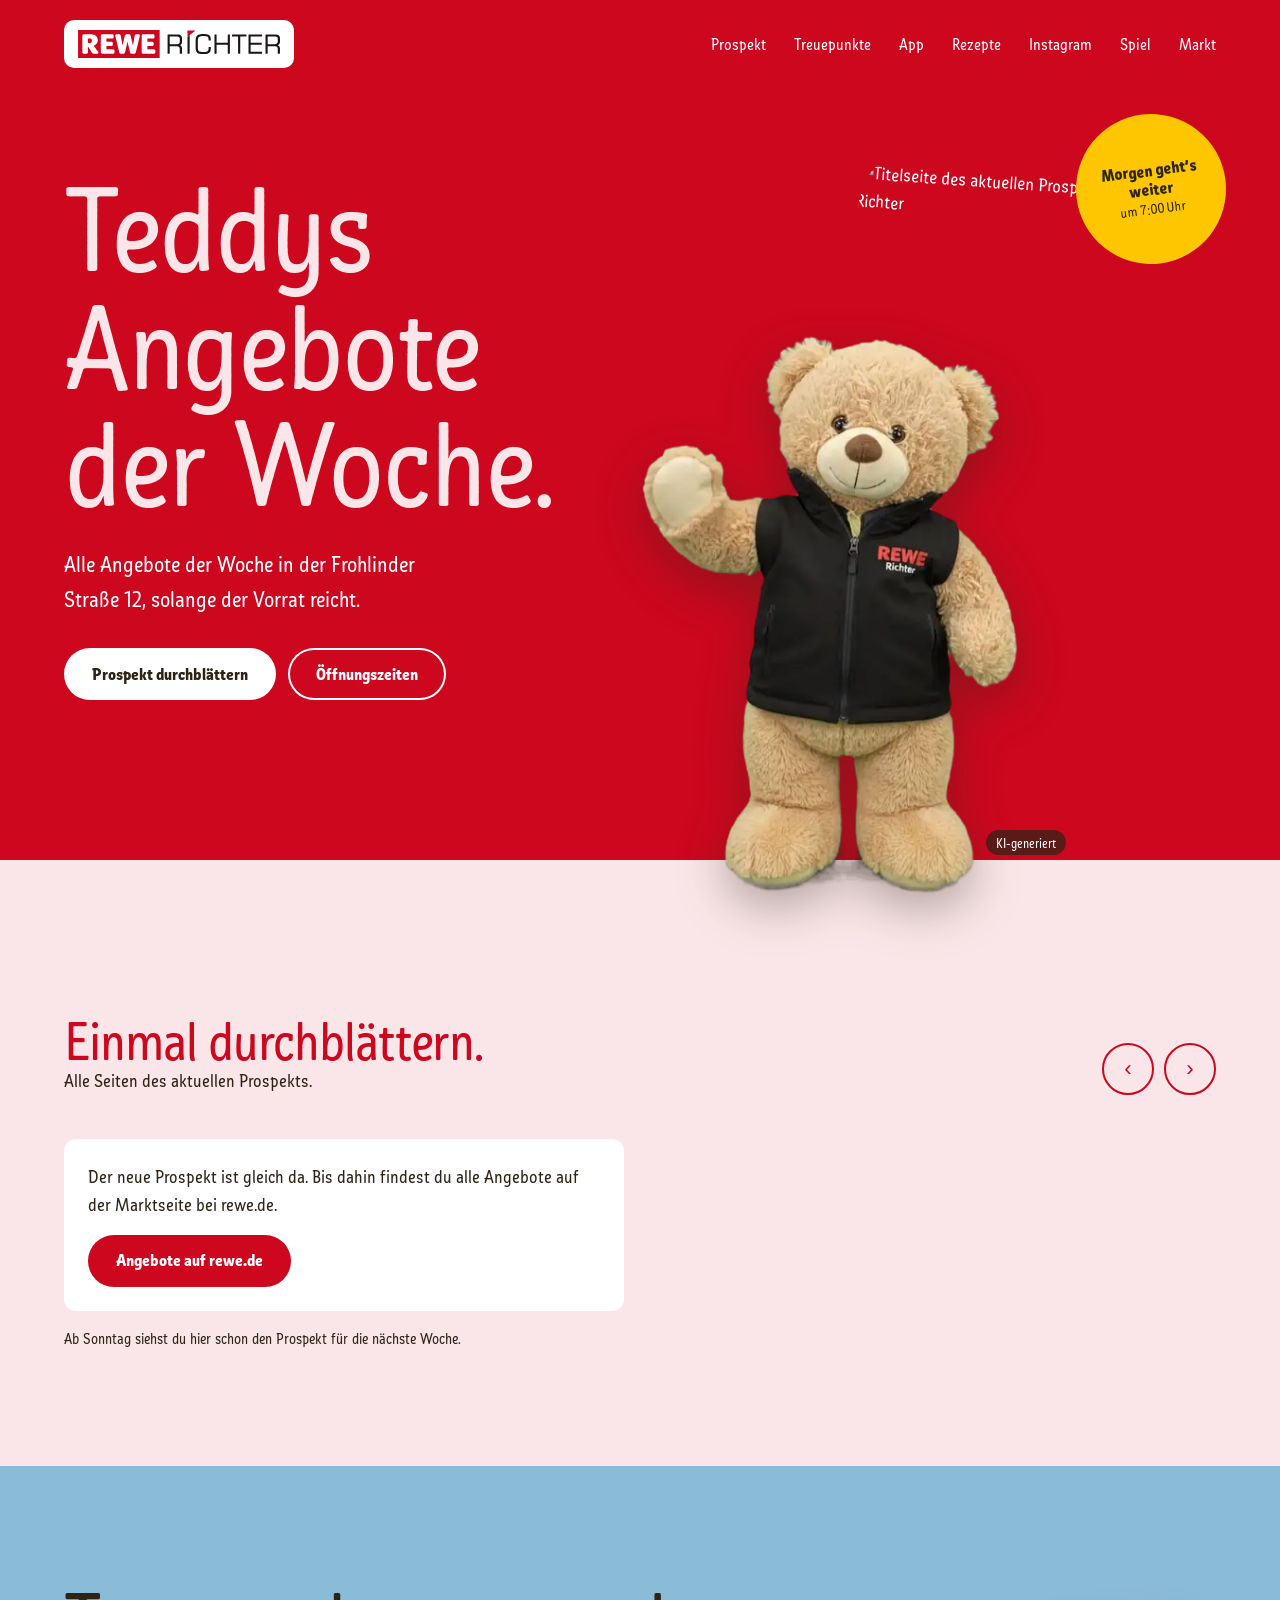
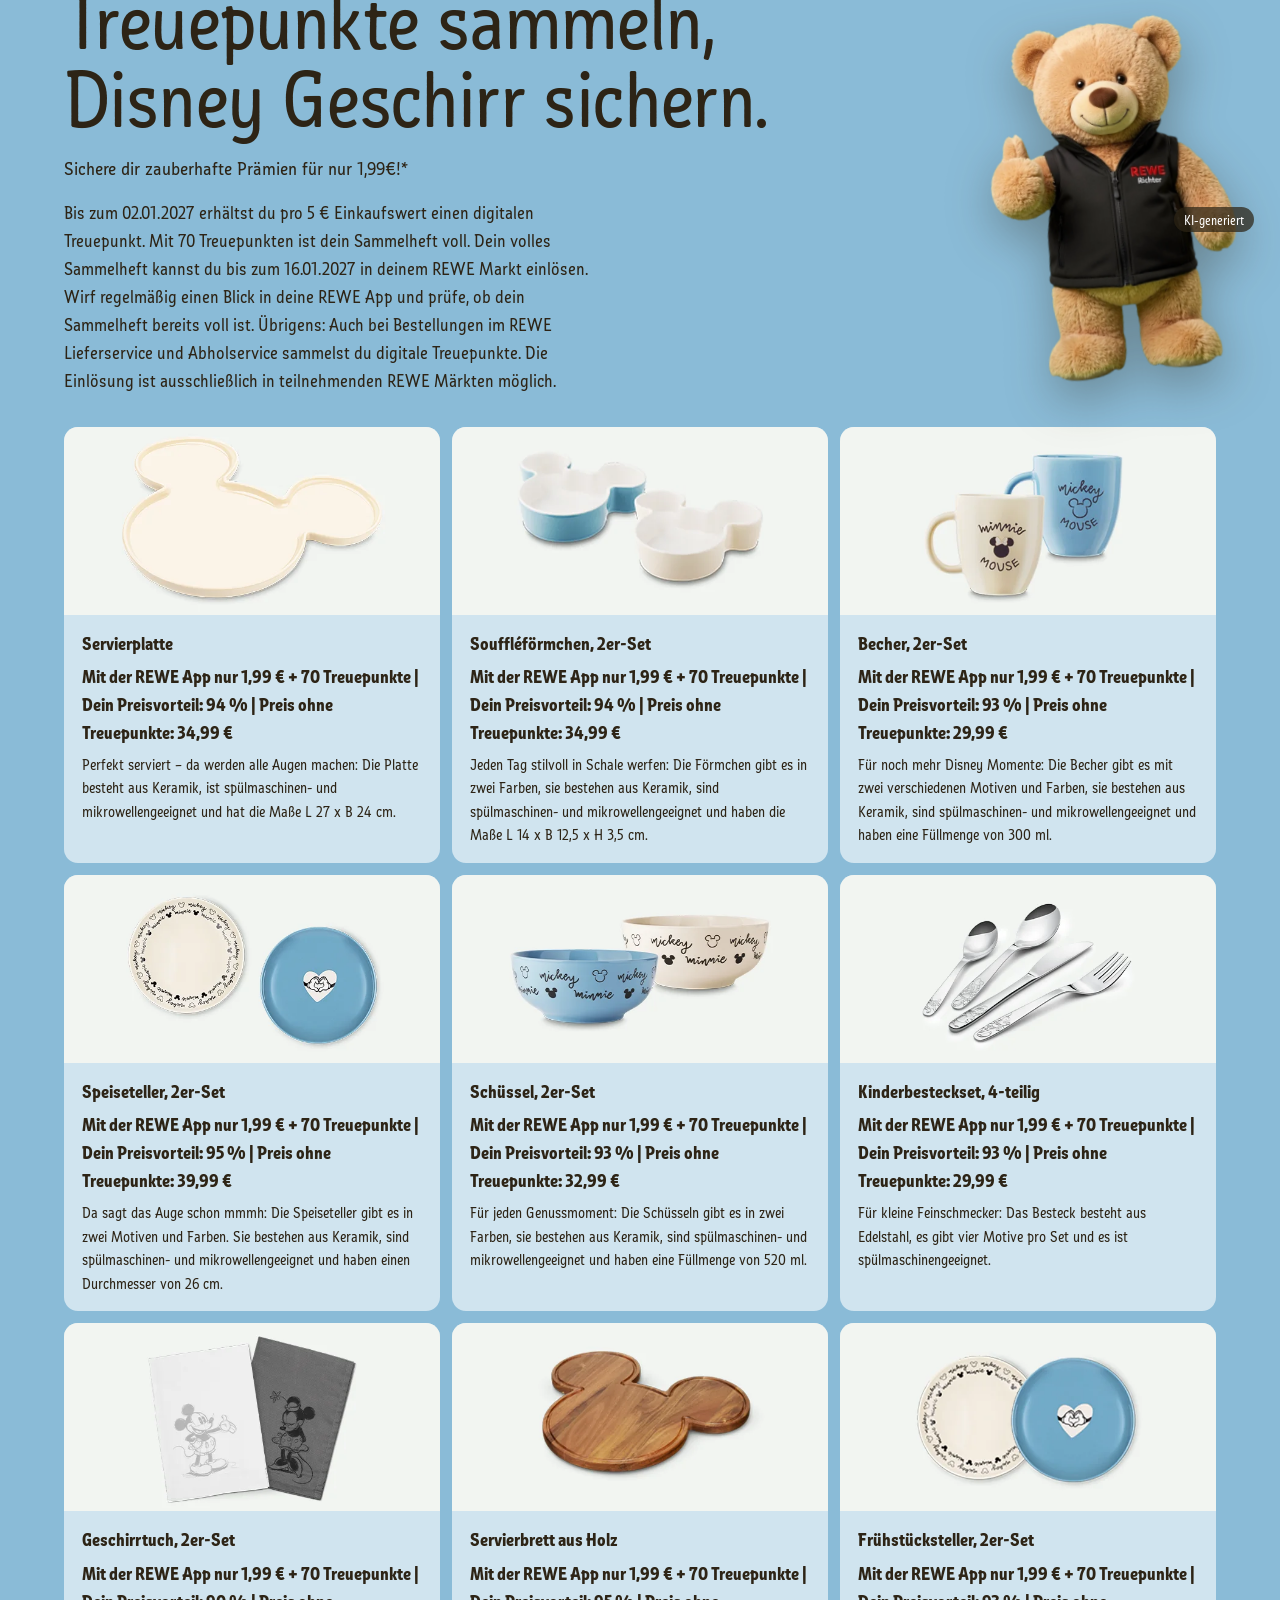
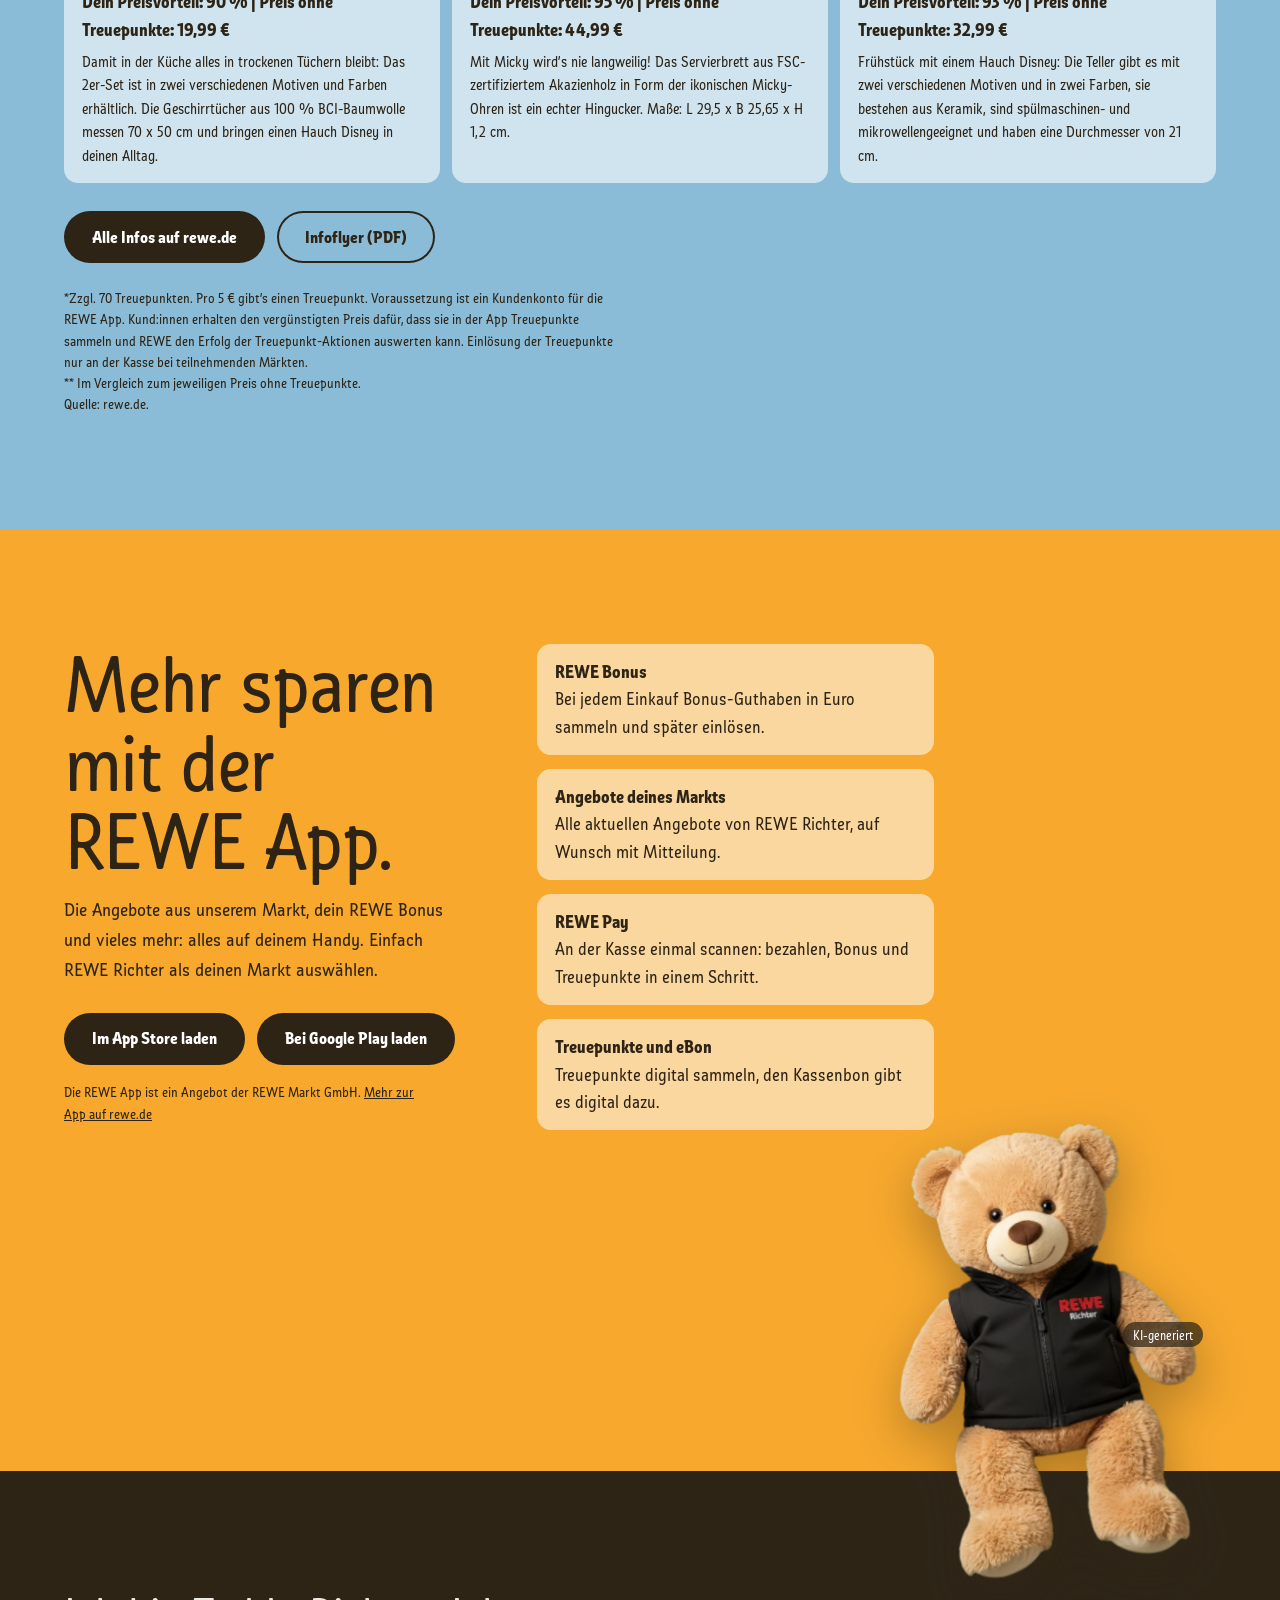
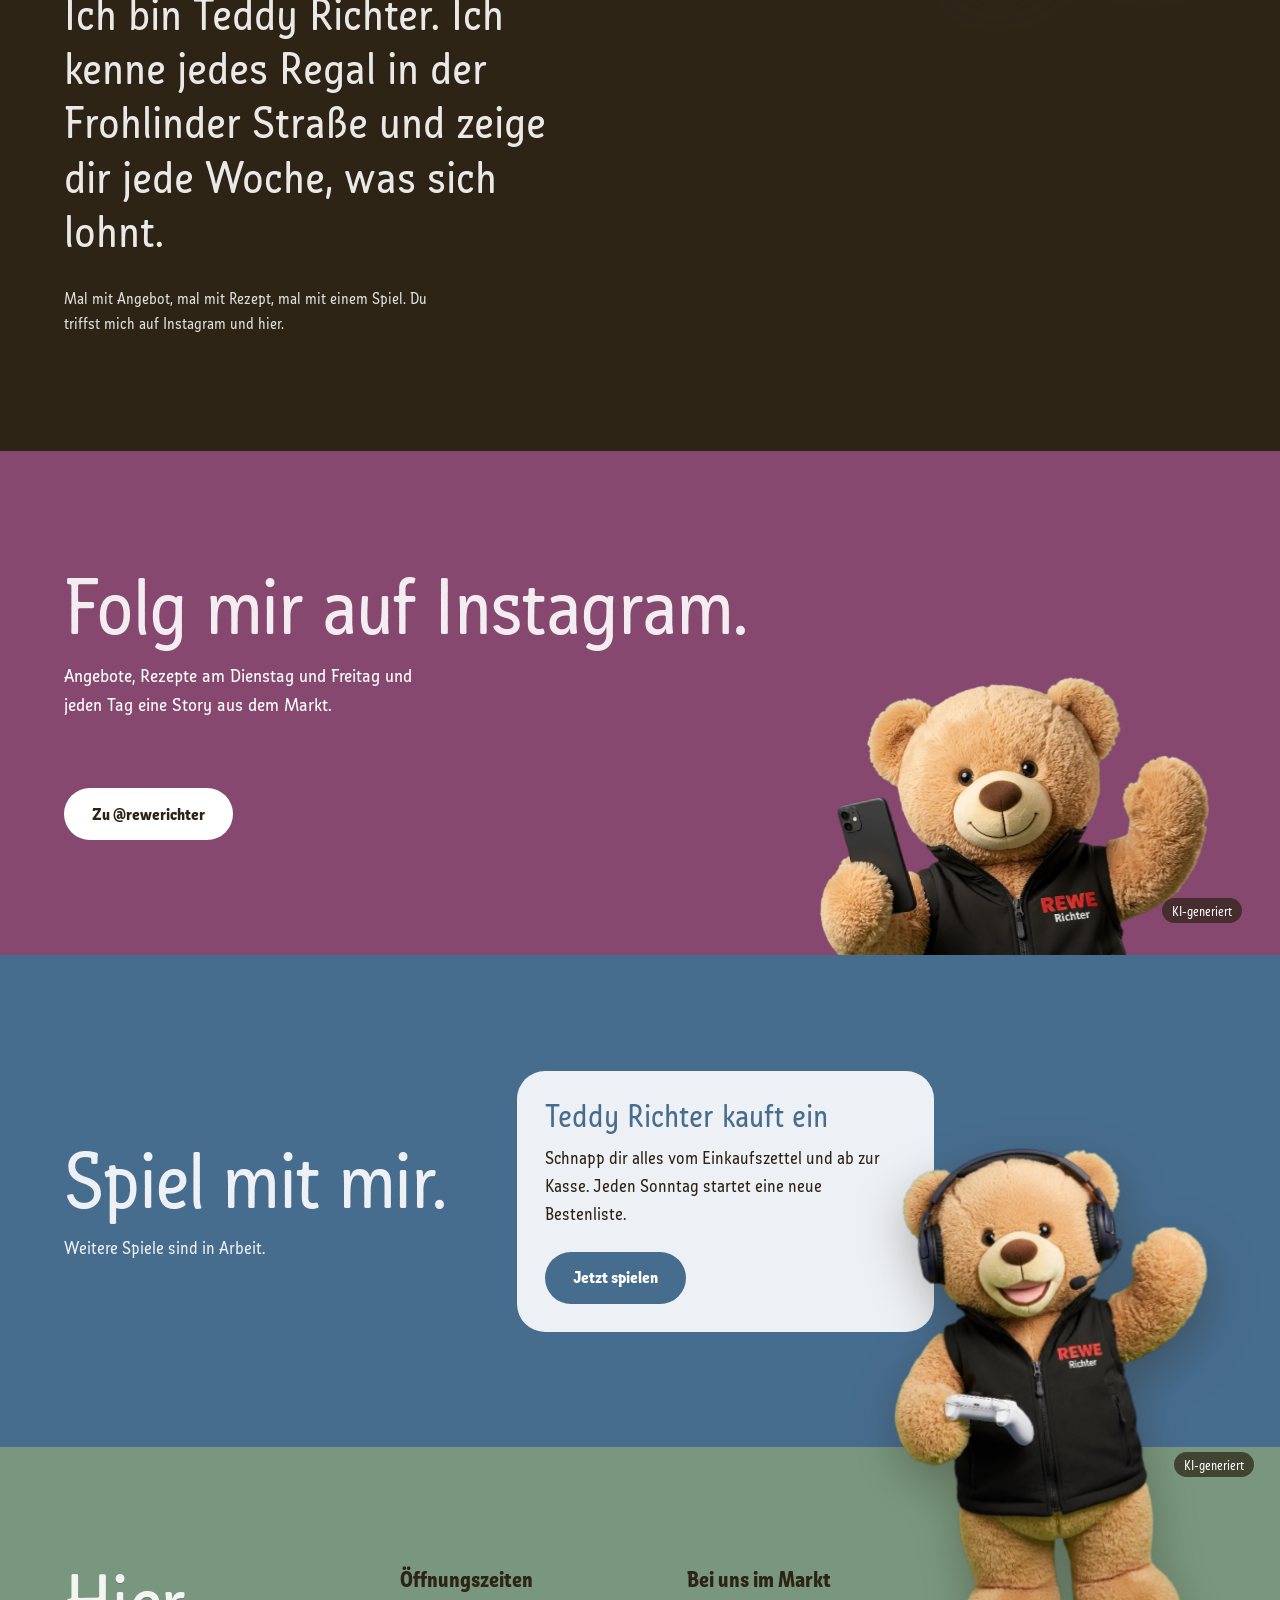
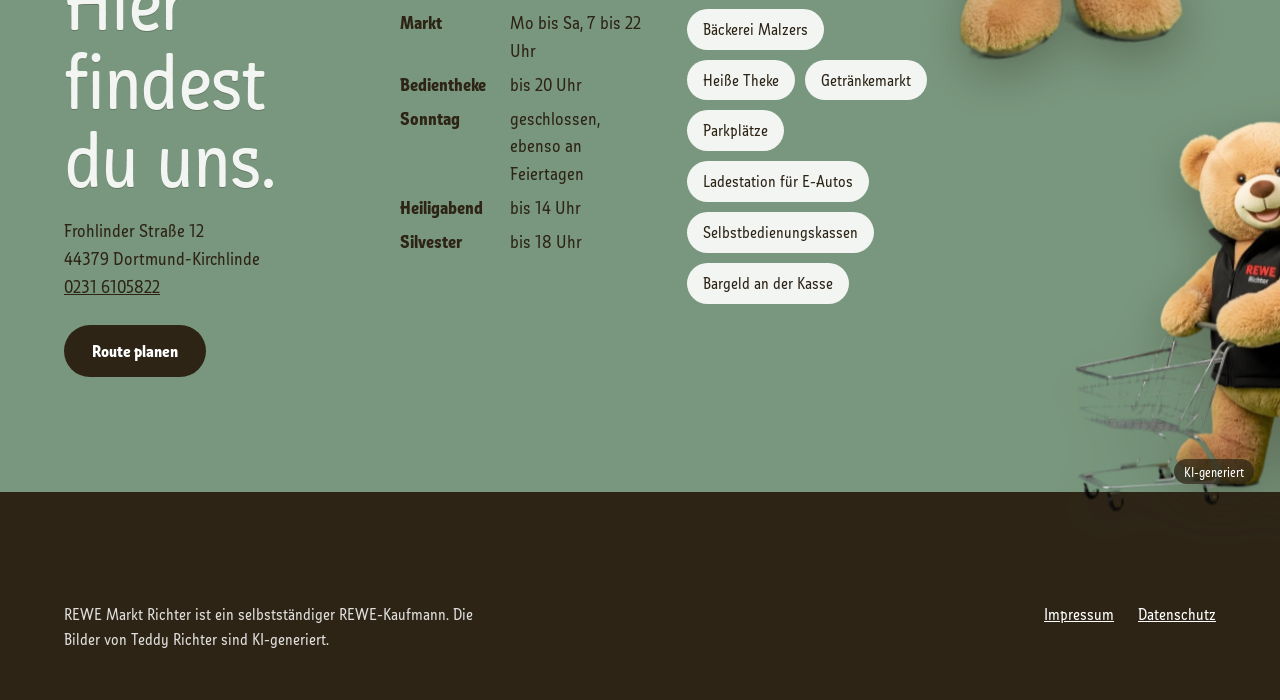
==== index.html @ 31dd72cd "Website aktualisiert 2026-11-17 13:13" ====
<!doctype html>
<html lang="de">
<head>
<meta charset="utf-8">
<meta name="viewport" content="width=device-width, initial-scale=1">
<title>REWE Richter – Dortmund-Kirchlinde</title>
<meta name="description" content="Teddys Angebote der Woche, Öffnungszeiten und die Spielwelt von REWE Richter, Frohlinder Straße 12 in Dortmund.">
<style>
@font-face{font-family:"REWE Mato";src:url(img/REWEMatoWebW01-Regular.woff2) format("woff2");font-weight:400;font-display:swap}
@font-face{font-family:"REWE Mato";src:url(img/REWEMatoWebW01-Bold.woff2) format("woff2");font-weight:700;font-display:swap}

:root{
  --rot:#cc071e; --rot-10:#fae6e8;
  --zartbitter:#2d2416; --zartbitter-10:#eae9e8;
  --pflaume:#86486e; --pflaume-10:#f3edf1;
  --blaubeer:#466c8e; --blaubeer-10:#edf0f4;
  --salbei:#79977e; --salbei-10:#f2f5f2;
  --raps:#fdc600; --mango:#f7a82d; --fleur:#8abbd7; --weiss:#fff;
  --gutter:clamp(16px,5vw,72px);
  --maxw:1240px;
  --h-xl:clamp(3rem,10vw,7.5rem);
  --h-l:clamp(2.4rem,7vw,5rem);
  --t-statement:clamp(1.6rem,3.6vw,3.1rem);
  --t-body:1.125rem;
  --ease-spring:cubic-bezier(.34,1.56,.64,1);
}
*{box-sizing:border-box}
html{scroll-behavior:smooth}
@media (prefers-reduced-motion:reduce){html{scroll-behavior:auto}}
body{margin:0;font-family:"REWE Mato",system-ui,sans-serif;font-size:var(--t-body);line-height:1.55;color:var(--weiss);background:var(--zartbitter);-webkit-font-smoothing:antialiased}
img{display:block;max-width:100%;height:auto}
a{color:inherit}
h1,h2{font-weight:400;line-height:.98;letter-spacing:-.02em;margin:0;text-wrap:balance}
h1{font-size:var(--h-xl)}
h2{font-size:var(--h-l)}
p{margin:0}
:focus-visible{outline:3px solid var(--raps);outline-offset:3px;border-radius:4px}
.skip{position:absolute;left:-999px;top:8px;background:var(--raps);color:var(--zartbitter);padding:10px 16px;z-index:100}
.skip:focus{left:8px}

.buehne{position:relative;padding:clamp(56px,9vw,120px) var(--gutter)}
.innen{max-width:var(--maxw);margin:0 auto;position:relative}

/* Knöpfe: Groß-/Kleinschreibung, kein Pfeil */
.knopf{display:inline-flex;align-items:center;min-height:52px;padding:0 28px;border-radius:999px;font:700 1.0625rem/1 "REWE Mato",sans-serif;text-decoration:none;background:var(--weiss);color:var(--zartbitter);transition:transform .15s ease,background-color .15s ease;touch-action:manipulation}
.knopf:hover{transform:translateY(-2px)}
.knopf:active{transform:scale(.97)}
.knopf.leise{background:transparent;color:var(--weiss);box-shadow:inset 0 0 0 2px currentColor}

/* Teddy: das eine Besondere, steht auf der Kante zur nächsten Bühne */
.teddy{position:absolute;z-index:5;pointer-events:none}
.teddy img{filter:drop-shadow(0 18px 24px rgba(45,36,22,.35))}
html,body{overflow-x:clip}

/* Scroll-Bewegung: --p läuft von 0 (Teddy kommt ins Bild) bis 1 (Ruheposition).
   Ohne JavaScript oder bei „weniger Bewegung“ bleibt alles in Ruheposition. */
@media (prefers-reduced-motion:no-preference){
  .teddy[data-bewegung] img{will-change:transform;transform-origin:50% 100%}
  .teddy[data-bewegung="start"] img{transform:translateY(calc(var(--p,0) * 14%)) rotate(calc(var(--p,0) * -6deg))}
  .start .titel{transform:translateY(calc(var(--hp,0) * -40px)) rotate(calc(4deg + var(--hp,0) * 5deg))}
  .teddy[data-bewegung="heben"] img{transform:translateY(calc((1 - var(--p,1)) * 32%)) rotate(calc((1 - var(--p,1)) * -7deg))}
  .teddy[data-bewegung="reinschauen"] img{transform:translateX(calc((1 - var(--p,1)) * 45%)) rotate(calc((1 - var(--p,1)) * 12deg))}
  .teddy[data-bewegung="sitzen"] img{transform-origin:50% 64%;transform:translateY(calc((1 - var(--p,1)) * -14%)) rotate(calc((1 - var(--p,1)) * -9deg))}
  .teddy[data-bewegung="fahren"] img{transform:translateX(calc((1 - var(--p,1)) * 38%)) rotate(calc((1 - var(--p,1)) * 3deg))}
  .teddy[data-bewegung="wippen"] img{transform:translateY(calc((1 - var(--p,1)) * 26%)) rotate(calc((var(--p,1) - .6) * 12deg))}
}
.ki{position:absolute;right:0;bottom:8%;font-size:13px;line-height:1;padding:6px 10px;border-radius:999px;background:rgba(45,36,22,.72);color:#fff;white-space:nowrap}

/* Kopf */
.kopf{position:absolute;inset:0 0 auto 0;z-index:10;display:flex;justify-content:space-between;align-items:center;gap:16px;padding:20px var(--gutter)}
.kopf .logo{width:clamp(150px,22vw,230px);background:var(--weiss);padding:10px 14px;border-radius:10px}
.kopf nav{display:none;gap:28px}
.kopf nav a{text-decoration:none;font-size:1rem}
.kopf nav a:hover{text-decoration:underline;text-underline-offset:4px}
@media (min-width:900px){.kopf nav{display:flex}}

/* Start: rote Bühne */
.start{background:var(--rot);padding-top:clamp(120px,14vw,170px);padding-bottom:0;overflow:visible}
.start .innen{display:grid;gap:40px}
.start h1{color:var(--rot-10);max-width:9ch}
.start .sub{margin-top:24px;max-width:34ch;font-size:clamp(1.15rem,1.8vw,1.4rem)}
.start .knoepfe{display:flex;flex-wrap:wrap;gap:12px;margin-top:32px}
.stoerer{position:absolute;z-index:6;display:grid;place-content:center;text-align:center;width:150px;aspect-ratio:1;border-radius:50%;background:var(--raps);color:var(--zartbitter);font-weight:700;line-height:1.1;font-size:1.05rem;transform:rotate(-7deg);padding:18px}
.stoerer small{display:block;font-weight:400;font-size:.85rem;margin-top:4px}
.prospekt-szene{position:relative;min-height:520px}
.titel{position:absolute;right:4%;top:0;width:min(330px,62%);transform:rotate(4deg);
  -webkit-mask:url(img/masterform.png) center/100% 100% no-repeat;mask:url(img/masterform.png) center/100% 100% no-repeat}
.start .teddy{left:-4%;bottom:-70px;width:min(400px,70%)}
.start .stoerer{right:-6px;top:-48px;width:124px}
@media (min-width:900px){.start .stoerer{left:auto;right:-10px;top:-56px;width:150px}}
@media (min-width:900px){
  .start .innen{grid-template-columns:1.1fr .9fr;align-items:start}
  .start .text{padding-bottom:160px}
  .prospekt-szene{min-height:640px}
  .titel{width:360px}
  .start .teddy{left:-18%;bottom:-90px;width:440px}
}
@media (prefers-reduced-motion:no-preference){
  .start .teddy{animation:hops .9s var(--ease-spring) .2s both}
  @keyframes hops{from{transform:translateY(40%);opacity:0}to{transform:none;opacity:1}}
}

/* Prospekt blättern: helle Rot-Stufe */
.blaettern{background:var(--rot-10);color:var(--zartbitter);padding-top:clamp(120px,12vw,160px)}
.blaettern h2{color:var(--rot);font-size:clamp(2rem,5vw,3.4rem)}
.blaettern .kopfzeile{display:flex;flex-wrap:wrap;justify-content:space-between;align-items:end;gap:20px;margin-bottom:28px}
.leiste{display:flex;gap:20px;overflow-x:auto;scroll-snap-type:x mandatory;padding-bottom:16px;overscroll-behavior-x:contain}
.leiste figure{flex:0 0 min(78vw,360px);margin:0;scroll-snap-align:start}
.leiste img{border-radius:6px;box-shadow:0 2px 0 rgba(45,36,22,.08)}
.leiste figcaption{font-size:.95rem;margin-top:8px}
.leiste button{all:unset;cursor:zoom-in;display:block;border-radius:6px}
.leiste button:focus-visible{outline:3px solid var(--rot);outline-offset:3px}
.leiste img{aspect-ratio:800/1410;width:100%;object-fit:cover;background:#fff}
.ersatz{background:#fff;border-radius:12px;padding:24px;max-width:560px}
.lupe{border:0;padding:0;background:transparent;max-width:min(96vw,760px);max-height:96vh}
.lupe::backdrop{background:rgba(45,36,22,.88)}
.lupe img{max-height:84vh;width:auto;margin:0 auto;border-radius:6px}
.lupe .steuer{display:flex;justify-content:center;gap:10px;margin-top:12px}
.lupe .steuer button{min-width:52px;height:52px;border-radius:999px;border:0;background:#fff;color:var(--zartbitter);font:700 1rem "REWE Mato",sans-serif;padding:0 18px;cursor:pointer}
.blaettern .knopf{background:var(--rot);color:#fff}
.pfeile{display:flex;gap:10px}
.pfeile button{width:52px;height:52px;border-radius:50%;border:2px solid var(--rot);background:transparent;color:var(--rot);font-size:1.4rem;cursor:pointer}
.pfeile button:hover{background:var(--rot);color:#fff}
.hinweis{font-size:.95rem;margin-top:16px;max-width:60ch}

/* Treuepunkt-Aktion: Fleur de Sel, Schrift Zartbitter. Texte und Preise nur aus aktion/treuepunkte.json */
.aktion{background:var(--fleur);color:var(--zartbitter)}
.aktion h2{color:var(--zartbitter)}
.aktion .sub{margin-top:16px;max-width:46ch;font-size:1.2rem}
.aktion .regeln{margin-top:16px;max-width:60ch}
.praemien{list-style:none;padding:0;margin:32px 0 0;display:grid;gap:12px;grid-template-columns:1fr}
@media (min-width:700px){.praemien{grid-template-columns:repeat(2,1fr)}}
@media (min-width:1100px){.praemien{grid-template-columns:repeat(3,1fr)}}
.praemien li{background:rgba(255,255,255,.6);border-radius:14px;padding:0 0 16px;overflow:hidden}
.praemien li>*:not(img){margin-left:18px;margin-right:18px}
.praemien img{display:block;width:100%;aspect-ratio:2/1;object-fit:cover;background:#f1f3f2;margin-bottom:14px}
.praemien strong{display:block;font-size:1.15rem}
.praemien .preis{display:block;margin-top:6px;font-weight:700;font-variant-numeric:tabular-nums}
.praemien .beschr{display:block;margin-top:6px;font-size:.95rem}
.aktion .knoepfe{display:flex;flex-wrap:wrap;gap:12px;margin-top:28px}
.aktion .knopf{background:var(--zartbitter);color:#fff}
.aktion .knopf.leise{background:transparent;color:var(--zartbitter)}
.aktion .fuss-noten{margin-top:24px;font-size:.85rem;max-width:80ch}
.aktion .teddy{right:2%;top:40px;width:min(240px,34vw)}
@media (min-width:900px){.aktion .kopf-text{padding-right:clamp(200px,20vw,280px)}}
@media (max-width:899px){.aktion .teddy{display:none}}

/* REWE App: Mango, Schrift Zartbitter (Kontrast 7,7) */
.app{background:var(--mango);color:var(--zartbitter);padding-bottom:calc(clamp(210px,24vw,300px) * 0.95 + 56px)}
.app .innen{display:grid;gap:36px}
.app h2{color:var(--zartbitter)}
.app .sub{margin-top:16px;max-width:40ch;font-size:1.2rem}
.app .knoepfe{display:flex;flex-wrap:wrap;gap:12px;margin-top:28px}
.app .knopf{background:var(--zartbitter);color:#fff}
.app .knopf.leise{background:transparent;color:var(--zartbitter)}
.vorteile{list-style:none;margin:0;padding:0;display:grid;gap:14px}
.vorteile li{background:rgba(255,255,255,.55);border-radius:14px;padding:14px 18px}
.vorteile strong{display:block;font-size:1.1rem}
.app .klein{font-size:.9rem;margin-top:16px;max-width:52ch}
@media (min-width:900px){.app .innen{grid-template-columns:1.1fr 1fr;align-items:start;padding-right:clamp(200px,22vw,320px)}}

/* Teddy stellt sich vor */
.ich{background:var(--zartbitter);--w:clamp(210px,24vw,300px)}
.ich p.satz{font-size:var(--t-statement);line-height:1.18;max-width:22ch;color:var(--zartbitter-10)}
.ich .teddy{right:6%;top:calc(var(--w) * -0.934);width:var(--w)}
.ich .teddy .ki{bottom:auto;top:30%}

.ich .klein{margin-top:28px;max-width:46ch;color:#fff;opacity:.85;font-size:1rem}
@media (max-width:899px){.ich{padding-top:calc(var(--w) * 0.62 + 48px)}}

/* Teddy kocht: Dijon wie die Rezept-Karussells, Schrift Zartbitter (Kontrast 5,6) */
.kochen{background:#c0972c;color:var(--zartbitter)}
.kochen h2{color:var(--zartbitter)}
.kochen .sub{margin-top:16px;max-width:40ch;font-size:1.2rem}
.rezepte{display:grid;grid-template-columns:repeat(2,1fr);gap:16px;margin-top:36px;padding:0;list-style:none}
@media (min-width:900px){.rezepte{grid-template-columns:repeat(4,1fr);gap:20px}}
.rezepte a{display:block;text-decoration:none;color:inherit;border-radius:10px}
.rezepte img{border-radius:10px;aspect-ratio:4/5;object-fit:cover;width:100%;transition:transform .2s ease}
.rezepte a:hover img{transform:translateY(-4px)}
.rezepte h3{font-size:1.25rem;font-weight:700;line-height:1.2;margin:12px 0 4px}
.rezepte p{font-size:.95rem}

/* Instagram */
.insta{background:var(--pflaume);overflow:hidden}
.insta h2{color:var(--pflaume-10)}
.insta .sub{margin-top:16px;max-width:38ch;font-size:1.2rem}
.raster{display:grid;grid-template-columns:repeat(2,1fr);gap:12px;margin:36px 0 32px}
.raster{list-style:none;padding:0}
.raster a{display:block;position:relative;border-radius:6px}
.raster img{border-radius:6px;aspect-ratio:4/5;object-fit:cover;width:100%}
.raster .reel{position:absolute;right:8px;top:8px;font-size:13px;line-height:1;padding:5px 9px;border-radius:999px;background:rgba(45,36,22,.72);color:#fff}
@media (min-width:900px){.raster{grid-template-columns:repeat(3,1fr);max-width:760px;gap:16px}}
.insta .teddy{right:3%;bottom:0;width:min(400px,64vw)}
.insta .teddy img{filter:none}
@media (max-width:899px){.insta{padding-bottom:320px}}

/* Spielwelt */
.spiel{background:var(--blaubeer)}
.spiel h2{color:var(--blaubeer-10)}
.spiel .innen{display:grid;gap:36px}
.spielkarte{background:var(--blaubeer-10);color:var(--zartbitter);border-radius:28px;padding:28px;max-width:560px}
.spielkarte h3{font-size:2rem;font-weight:400;line-height:1.05;margin:0 0 12px;color:var(--blaubeer)}
.spielkarte .knopf{background:var(--blaubeer);color:#fff;margin-top:24px}
.spiel .bald{margin-top:16px;opacity:.9}
.spiel .teddy{right:2%;bottom:-70px;width:min(330px,52vw)}
@media (min-width:900px){.spiel .innen{grid-template-columns:1fr 1fr;align-items:center;padding-right:clamp(220px,22vw,320px)}}
@media (max-width:899px){.spiel{padding-bottom:340px}}

/* Markt */
.markt{background:var(--salbei);color:var(--zartbitter)}
.markt h2{color:var(--salbei-10);text-shadow:0 1px 0 rgba(45,36,22,.25)}
.markt .innen{display:grid;gap:40px}
.markt dl{display:grid;grid-template-columns:auto 1fr;gap:6px 24px;margin:0;font-variant-numeric:tabular-nums}
.markt dt{font-weight:700}
.markt dd{margin:0}
.markt ul{list-style:none;padding:0;margin:0;display:flex;flex-wrap:wrap;gap:10px}
.markt li{background:var(--salbei-10);border-radius:999px;padding:8px 16px;font-size:1rem}
.markt .knopf{background:var(--zartbitter);color:#fff}
.markt h3{font-size:1.4rem;font-weight:700;margin:0 0 12px}
.markt .teddy{right:2%;bottom:-24px;width:min(300px,52vw)}
@media (min-width:900px){.markt .innen{grid-template-columns:1.2fr 1fr 1fr;padding-right:clamp(200px,22vw,320px)}}
@media (max-width:899px){.markt{padding-bottom:300px}}

/* Fuß */
.fuss{background:var(--zartbitter);padding:110px var(--gutter) 48px;font-size:1rem}
.fuss .innen{display:flex;flex-wrap:wrap;gap:20px 40px;justify-content:space-between}
.fuss nav{display:flex;gap:24px}
.fuss p{max-width:52ch;opacity:.85}
</style>
</head>
<body>
<a class="skip" href="#inhalt">Zum Inhalt springen</a>

<header class="kopf">
  <a href="#"><img class="logo" src="img/rewe-richter-logo-quer.svg" alt="REWE Richter" width="230" height="60"></a>
  <nav aria-label="Hauptnavigation">
    <a href="#prospekt">Prospekt</a>
    <a href="#treuepunkte" id="nav-treuepunkte" hidden>Treuepunkte</a>
    <a href="#app">App</a>
    <a href="#rezepte">Rezepte</a>
    <a href="#instagram">Instagram</a>
    <a href="#spiel">Spiel</a>
    <a href="#markt">Markt</a>
  </nav>
</header>

<main id="inhalt">
  <section class="buehne start" aria-labelledby="h-start">
    <div class="innen">
      <div class="text">
        <h1 id="h-start">Teddys Angebote der Woche.</h1>
        <p class="sub" id="gueltig">Alle Angebote der Woche in der Frohlinder Straße&nbsp;12, solange der Vorrat reicht.</p>
        <div class="knoepfe">
          <a class="knopf" href="#prospekt">Prospekt durchblättern</a>
          <a class="knopf leise" href="#markt">Öffnungszeiten</a>
        </div>
      </div>
      <div class="prospekt-szene">
        <img class="titel" id="titelseite" src="prospekt/seite-01.jpg" width="800" height="1410" alt="Titelseite des aktuellen Prospekts von REWE Richter">
        <div class="stoerer" id="status" role="status"><span>Heute geöffnet</span><small>bis 22 Uhr</small></div>
        <figure class="teddy" data-bewegung="start" style="margin:0">
          <img id="kopf-teddy" src="img/teddy-winkt-still.webp" data-animiert="img/teddy-winkt.webp" width="465" height="600" alt="Teddy Richter winkt und zeigt auf den Prospekt">
          <span class="ki">KI-generiert</span>
        </figure>
      </div>
    </div>
  </section>

  <section class="buehne blaettern" id="prospekt" aria-labelledby="h-prospekt">
    <div class="innen">
      <div class="kopfzeile">
        <div>
          <h2 id="h-prospekt">Einmal durchblättern.</h2>
          <p id="prospekt-info">Alle Seiten des aktuellen Prospekts.</p>
        </div>
        <div class="pfeile">
          <button type="button" data-richtung="-1" aria-label="Vorherige Seite">‹</button>
          <button type="button" data-richtung="1" aria-label="Nächste Seite">›</button>
        </div>
      </div>
      <div class="leiste" id="leiste" tabindex="0" aria-label="Prospektseiten, zum Vergrößern antippen"></div>
      <div class="ersatz" id="ersatz" hidden>
        <p>Der neue Prospekt ist gleich da. Bis dahin findest du alle Angebote auf der Marktseite bei rewe.de.</p>
        <p style="margin-top:16px"><a class="knopf" href="https://www.rewe.de/angebote/dortmund/441708/rewe-frohlinder-str-12/" rel="noopener">Angebote auf rewe.de</a></p>
      </div>
      <p class="hinweis">Ab Sonntag siehst du hier schon den Prospekt für die nächste Woche. <a id="pdf" href="#" hidden>Prospekt als PDF herunterladen</a></p>
      <dialog class="lupe" id="lupe" aria-label="Prospektseite vergrößert">
        <img id="lupe-bild" src="" alt="">
        <div class="steuer">
          <button type="button" data-lupe="-1" aria-label="Vorherige Seite">‹</button>
          <button type="button" data-lupe="0">Schließen</button>
          <button type="button" data-lupe="1" aria-label="Nächste Seite">›</button>
        </div>
      </dialog>
    </div>
  </section>

  <section class="buehne aktion" id="treuepunkte" aria-labelledby="h-aktion" hidden>
    <div class="innen">
      <div class="kopf-text">
        <h2 id="h-aktion">Treuepunkte sammeln, Disney Geschirr sichern.</h2>
        <p class="sub" id="aktion-untertitel"></p>
        <p class="regeln" id="aktion-regeln"></p>
      </div>
      <ul class="praemien" id="aktion-praemien"></ul>
      <div class="knoepfe">
        <a class="knopf" id="aktion-link" href="#" rel="noopener">Alle Infos auf rewe.de</a>
        <a class="knopf leise" id="aktion-flyer" href="#" rel="noopener">Infoflyer (PDF)</a>
      </div>
      <div class="fuss-noten" id="aktion-noten"></div>
    </div>
    <figure class="teddy" data-bewegung="heben" style="margin:0">
      <img src="img/daumen.webp" width="598" height="885" alt="Teddy Richter zeigt den Daumen nach oben" loading="lazy">
      <span class="ki">KI-generiert</span>
    </figure>
  </section>

  <section class="buehne app" id="app" aria-labelledby="h-app">
    <div class="innen">
      <div>
        <h2 id="h-app">Mehr sparen mit der REWE App.</h2>
        <p class="sub">Die Angebote aus unserem Markt, dein REWE Bonus und vieles mehr: alles auf deinem Handy. Einfach REWE Richter als deinen Markt auswählen.</p>
        <div class="knoepfe">
          <a class="knopf" href="https://apps.apple.com/de/app/rewe-supermarkt/id714121079" rel="noopener">Im App Store laden</a>
          <a class="knopf" href="https://play.google.com/store/apps/details?id=de.rewe.app.mobile&amp;hl=de" rel="noopener">Bei Google Play laden</a>
        </div>
        <p class="klein">Die REWE App ist ein Angebot der REWE Markt GmbH. <a href="https://www.rewe.de/service/app/" rel="noopener">Mehr zur App auf rewe.de</a></p>
      </div>
      <ul class="vorteile">
        <li><strong>REWE Bonus</strong>Bei jedem Einkauf Bonus-Guthaben in Euro sammeln und später einlösen.</li>
        <li><strong>Angebote deines Markts</strong>Alle aktuellen Angebote von REWE Richter, auf Wunsch mit Mitteilung.</li>
        <li><strong>REWE Pay</strong>An der Kasse einmal scannen: bezahlen, Bonus und Treuepunkte in einem Schritt.</li>
        <li><strong>Treuepunkte und eBon</strong>Treuepunkte digital sammeln, den Kassenbon gibt es digital dazu.</li>
      </ul>
    </div>
  </section>

  <section class="buehne ich" aria-label="Teddy Richter stellt sich vor">
    <div class="innen">
      <p class="satz">Ich bin Teddy Richter. Ich kenne jedes Regal in der Frohlinder Straße und zeige dir jede Woche, was sich lohnt.</p>
      <p class="klein">Mal mit Angebot, mal mit Rezept, mal mit einem Spiel. Du triffst mich auf Instagram und hier.</p>
    </div>
    <figure class="teddy" data-bewegung="sitzen" style="margin:0">
      <img src="img/sitzt-kante.webp" width="627" height="915" alt="Teddy Richter sitzt auf der Kante und lässt die Beine baumeln" loading="lazy">
      <span class="ki">KI-generiert</span>
    </figure>
  </section>

  <section class="buehne kochen" id="rezepte" aria-labelledby="h-kochen" hidden>
    <div class="innen">
      <h2 id="h-kochen">Teddy kocht.</h2>
      <p class="sub">Jeden Dienstag und Freitag ein neues Rezept aus der REWE-Rezeptwelt. Hier sind die letzten vier.</p>
      <ul class="rezepte" id="rezeptliste"></ul>
    </div>
  </section>

  <section class="buehne insta" id="instagram" aria-labelledby="h-insta">
    <div class="innen">
      <h2 id="h-insta">Folg mir auf Instagram.</h2>
      <p class="sub">Angebote, Rezepte am Dienstag und Freitag und jeden Tag eine Story aus dem Markt.</p>
      <ul class="raster" id="insta-raster"></ul>
      <a class="knopf" href="https://www.instagram.com/rewerichter/" rel="noopener">Zu @rewerichter</a>
    </div>
    <figure class="teddy" data-bewegung="heben" style="margin:0">
      <img src="img/selfie.webp" width="909" height="917" alt="Teddy Richter macht ein Selfie und winkt" loading="lazy">
      <span class="ki">KI-generiert</span>
    </figure>
  </section>

  <section class="buehne spiel" id="spiel" aria-labelledby="h-spiel">
    <div class="innen">
      <div>
        <h2 id="h-spiel">Spiel mit mir.</h2>
        <p class="bald">Weitere Spiele sind in Arbeit.</p>
      </div>
      <article class="spielkarte">
        <h3>Teddy Richter kauft ein</h3>
        <p>Schnapp dir alles vom Einkaufszettel und ab zur Kasse. Jeden Sonntag startet eine neue Bestenliste.</p>
        <a class="knopf" href="https://spiel.rewerichter.de">Jetzt spielen</a>
      </article>
    </div>
    <figure class="teddy" data-bewegung="wippen" style="margin:0">
      <img src="img/gamer.webp" width="687" height="1051" alt="Teddy Richter mit Headset und Controller" loading="lazy">
      <span class="ki">KI-generiert</span>
    </figure>
  </section>

  <section class="buehne markt" id="markt" aria-labelledby="h-markt">
    <div class="innen">
      <div>
        <h2 id="h-markt">Hier findest du uns.</h2>
        <p style="margin-top:20px">Frohlinder Straße 12<br>44379 Dortmund-Kirchlinde<br><a href="tel:+492316105822">0231 6105822</a></p>
        <p style="margin-top:24px"><a class="knopf" href="https://www.google.com/maps/dir/?api=1&amp;destination=Frohlinder+Stra%C3%9Fe+12+44379+Dortmund" rel="noopener">Route planen</a></p>
      </div>
      <div>
        <h3>Öffnungszeiten</h3>
        <dl>
          <dt>Markt</dt><dd>Mo bis Sa, 7 bis 22 Uhr</dd>
          <dt>Bedientheke</dt><dd>bis 20 Uhr</dd>
          <dt>Sonntag</dt><dd>geschlossen, ebenso an Feiertagen</dd>
          <dt>Heiligabend</dt><dd>bis 14 Uhr</dd>
          <dt>Silvester</dt><dd>bis 18 Uhr</dd>
        </dl>
      </div>
      <div>
        <h3>Bei uns im Markt</h3>
        <ul>
          <li>Bäckerei Malzers</li><li>Heiße Theke</li><li>Getränkemarkt</li><li>Parkplätze</li><li>Ladestation für E-Autos</li><li>Selbstbedienungskassen</li><li>Bargeld an der Kasse</li>
        </ul>
      </div>
    </div>
    <figure class="teddy" data-bewegung="fahren" style="margin:0">
      <img src="img/einkaufswagen.webp" width="636" height="864" alt="Teddy Richter schiebt einen Einkaufswagen" loading="lazy">
      <span class="ki">KI-generiert</span>
    </figure>
  </section>
</main>

<footer class="fuss">
  <div class="innen">
    <p>REWE Markt Richter ist ein selbstständiger REWE-Kaufmann. Die Bilder von Teddy Richter sind KI-generiert.</p>
    <nav aria-label="Rechtliches"><a href="impressum.html">Impressum</a><a href="datenschutz.html">Datenschutz</a></nav>
  </div>
</footer>

<script>
// ---- Kopf-Teddy: erst Standbild, nach dem Laden die Animation (nicht bei „weniger Bewegung“ oder Datensparen) ----
addEventListener('load',()=>{
  const el=document.getElementById('kopf-teddy');
  if(!el||matchMedia('(prefers-reduced-motion: reduce)').matches||(navigator.connection&&navigator.connection.saveData)) return;
  const anim=new Image(); anim.onload=()=>{el.src=anim.src}; anim.src=el.dataset.animiert;
});

// ---- Deutsche Zeit und Öffnungszeiten ----
const ZEITEN={auf:7,zu:22};           // Mo–Sa 7–22 Uhr, sonntags und an Feiertagen geschlossen
const SONDER={'12-24':{zu:14},'12-31':{zu:18}};  // Heiligabend bis 14 Uhr, Silvester bis 18 Uhr (fallen sie auf einen Sonntag, bleibt zu)
function berlin(d=new Date()){
  const t=Object.fromEntries(new Intl.DateTimeFormat('en-CA',{timeZone:'Europe/Berlin',year:'numeric',month:'2-digit',day:'2-digit',hour:'2-digit',minute:'2-digit',hourCycle:'h23'}).formatToParts(d).map(x=>[x.type,x.value]));
  return {datum:new Date(Date.UTC(+t.year,+t.month-1,+t.day)),min:(+t.hour)*60+(+t.minute)};
}
function ostern(j){const a=j%19,b=Math.floor(j/100),c=j%100,d=Math.floor(b/4),e=b%4,f=Math.floor((b+8)/25),g=Math.floor((b-f+1)/3),h=(19*a+b-d-g+15)%30,i=Math.floor(c/4),k=c%4,l=(32+2*e+2*i-h-k)%7,m=Math.floor((a+11*h+22*l)/451),mo=Math.floor((h+l-7*m+114)/31),ta=((h+l-7*m+114)%31)+1;return new Date(Date.UTC(j,mo-1,ta));}
const plus=(d,n)=>new Date(d.getTime()+n*864e5), iso=d=>d.toISOString().slice(0,10);
function feiertag(d){                 // gesetzliche Feiertage NRW
  const j=d.getUTCFullYear(), o=ostern(j), md=iso(d).slice(5);
  return ['01-01','05-01','10-03','11-01','12-25','12-26'].includes(md) || [-2,1,39,50,60].some(n=>iso(plus(o,n))===iso(d));
}
function zeitenAm(d){
  if(d.getUTCDay()===0||feiertag(d)) return null;
  return Object.assign({},ZEITEN,SONDER[iso(d).slice(5)]||{});
}
const TAGE=['Sonntag','Montag','Dienstag','Mittwoch','Donnerstag','Freitag','Samstag'];
const uhr=h=>String(h).padStart(1,'0')+':00 Uhr';

// Geöffnet-Störer: immer aktuell, prüft jede halbe Minute
function stoererAktualisieren(){
  const el=document.getElementById('status'); if(!el) return;
  const {datum,min}=berlin(), heute=zeitenAm(datum);
  let gross,klein;
  if(heute && min>=heute.auf*60 && min<heute.zu*60){gross='Jetzt geöffnet';klein='bis '+uhr(heute.zu)}
  else if(heute && min<heute.auf*60){gross='Heute geht’s los';klein='um '+uhr(heute.auf)}
  else{
    let n=1; while(!zeitenAm(plus(datum,n))&&n<8) n++;
    const z=zeitenAm(plus(datum,n));
    gross=(n===1?'Morgen':TAGE[plus(datum,n).getUTCDay()])+' geht’s weiter';
    klein='um '+uhr(z.auf);
  }
  el.innerHTML='<span>'+gross+'</span><small>'+klein+'</small>';
}
stoererAktualisieren(); setInterval(stoererAktualisieren,30000);
document.addEventListener('visibilitychange',()=>{if(!document.hidden) stoererAktualisieren()});

// ---- Prospekt aus prospekt.json (wird jeden Sonntag um 0 Uhr automatisch geholt) ----
const MONATE=['Januar','Februar','März','April','Mai','Juni','Juli','August','September','Oktober','November','Dezember'];
const lang=s=>{const d=new Date(s+'T00:00:00Z');return d.getUTCDate()+'. '+MONATE[d.getUTCMonth()]};
fetch('prospekt/prospekt.json',{cache:'no-cache'}).then(r=>r.ok?r.json():Promise.reject()).then(p=>{
  const heute=iso(berlin().datum);
  if(heute>p.gueltig_bis) return Promise.reject();           // abgelaufen: lieber Link zu rewe.de
  const vorschau=heute<p.gueltig_von;
  if(vorschau) document.getElementById('h-start').textContent='Teddys Angebote ab Montag.';
  document.getElementById('gueltig').innerHTML='Gültig vom '+(p.gueltig_von.slice(5,7)===p.gueltig_bis.slice(5,7)?lang(p.gueltig_von).replace(/ \S+$/,''):lang(p.gueltig_von))+' bis '+lang(p.gueltig_bis)+' in der Frohlinder Straße&nbsp;12, solange der Vorrat reicht.';
  document.getElementById('prospekt-info').textContent=p.seiten.length+' Seiten, gültig bis Samstag, '+lang(p.gueltig_bis)+'.';
  document.getElementById('titelseite').alt='Titelseite des Prospekts von REWE Richter, Kalenderwoche '+p.kw;
  const l=document.getElementById('leiste');
  l.innerHTML=p.seiten.map((s,i)=>'<figure><button type="button" data-seite="'+i+'" aria-label="Seite '+s.nr+' vergrößern"><img src="'+s.klein+'" width="800" height="1410" alt="Prospekt Seite '+s.nr+'"'+(i>1?' loading="lazy"':'')+'></button><figcaption>Seite '+s.nr+'</figcaption></figure>').join('');
  if(p.pdf){const a=document.getElementById('pdf');a.href=p.pdf;a.hidden=false;a.rel='noopener'}
  // Vergrößern
  const dlg=document.getElementById('lupe'), bild=document.getElementById('lupe-bild'); let akt=0;
  const zeige=i=>{akt=(i+p.seiten.length)%p.seiten.length;bild.src=p.seiten[akt].gross;bild.alt='Prospekt Seite '+p.seiten[akt].nr};
  l.addEventListener('click',e=>{const b=e.target.closest('[data-seite]');if(b){zeige(+b.dataset.seite);dlg.showModal()}});
  dlg.addEventListener('click',e=>{const b=e.target.closest('[data-lupe]');if(!b){if(e.target===dlg)dlg.close();return}const r=+b.dataset.lupe;r?zeige(akt+r):dlg.close()});
  dlg.addEventListener('keydown',e=>{if(e.key==='ArrowRight')zeige(akt+1);if(e.key==='ArrowLeft')zeige(akt-1)});
}).catch(()=>{
  document.getElementById('leiste').hidden=true;
  document.querySelector('.pfeile').hidden=true;
  document.getElementById('ersatz').hidden=false;
  document.querySelector('.prospekt-szene .titel').hidden=true;
});

// ---- Treuepunkt-Aktion: alle Texte wortgetreu aus der Quelle, nach dem Einlöse-Datum ausblenden ----
Promise.all([fetch('aktion/treuepunkte.json',{cache:'no-cache'}).then(r=>r.ok?r.json():Promise.reject()),fetch('aktion/bilder.json',{cache:'no-cache'}).then(r=>r.ok?r.json():[]).catch(()=>[])]).then(([q,bilder])=>{
  const bild=Object.fromEntries(bilder.map(b=>[b.praemie,b]));   // Zuordnung über den Prämiennamen, nie über die Reihenfolge
  const m=/bis zum (\d\d)\.(\d\d)\.(\d{4}) in deinem REWE Markt einlösen/.exec(q.regeln);
  if(!m) return;
  if(iso(berlin().datum)>m[3]+'-'+m[2]+'-'+m[1]) return;     // Aktion vorbei
  const esc=s=>String(s).replace(/[&<>"]/g,c=>({'&':'&amp;','<':'&lt;','>':'&gt;','"':'&quot;'}[c]));
  document.getElementById('aktion-untertitel').textContent=q.untertitel;
  document.getElementById('aktion-regeln').textContent=q.regeln+' '+q.hinweis;
  document.getElementById('aktion-praemien').innerHTML=q.praemien.map(p=>'<li>'+(bild[p.praemie]?'<img src="'+esc(bild[p.praemie].datei)+'" width="618" height="309" loading="lazy" alt="'+esc(bild[p.praemie].alt)+'">':'')+'<strong>'+esc(p.praemie)+'</strong><span class="preis">'+esc(p.preiszeile)+'</span><span class="beschr">'+esc(p.beschreibung)+'</span></li>').join('');
  document.getElementById('aktion-link').href=q.quelle_url;
  if(q.infoflyer) document.getElementById('aktion-flyer').href=q.infoflyer; else document.getElementById('aktion-flyer').hidden=true;
  document.getElementById('aktion-noten').innerHTML='<p>'+esc(q.fussnote_stern)+'</p><p>'+esc(q.fussnote_zwei_sterne)+'</p><p>Quelle: rewe.de.</p>';
  document.getElementById('treuepunkte').hidden=false;
  document.getElementById('nav-treuepunkte').hidden=false;
}).catch(()=>{});

// ---- Instagram: neueste Beiträge ohne Angebote (Angebote stehen schon im Prospekt) ----
fetch('instagram/instagram.json',{cache:'no-cache'}).then(r=>r.ok?r.json():[]).then(liste=>{
  if(!liste.length) return;
  const esc=s=>String(s).replace(/[&<>"]/g,c=>({'&':'&amp;','<':'&lt;','>':'&gt;','"':'&quot;'}[c]));
  document.getElementById('insta-raster').innerHTML=liste.map(b=>'<li><a href="'+esc(b.link)+'" rel="noopener"><img src="'+esc(b.bild)+'" width="540" height="675" loading="lazy" alt="Instagram-Beitrag: '+esc(b.text)+'">'+(b.typ==='reel'?'<span class="reel">Video</span>':'')+'</a></li>').join('');
}).catch(()=>{});

// ---- Teddy kocht: die neuesten vier Rezepte, die schon auf Instagram sind ----
fetch('rezepte/rezepte.json',{cache:'no-cache'}).then(r=>r.ok?r.json():[]).then(liste=>{
  const jetzt=Date.now();
  const zeigen=liste.filter(r=>Date.parse(r.zeit)<=jetzt).sort((a,b)=>Date.parse(b.zeit)-Date.parse(a.zeit)).slice(0,4);
  if(!zeigen.length) return;
  const esc=s=>String(s).replace(/[&<>"]/g,c=>({'&':'&amp;','<':'&lt;','>':'&gt;','"':'&quot;'}[c]));
  document.getElementById('rezeptliste').innerHTML=zeigen.map(r=>{
    const info=r.info||'';
    return '<li><a href="'+esc(r.url)+'" rel="noopener"><img src="'+esc(r.bild)+'" width="540" height="675" loading="lazy" alt="Teddy kocht: '+esc(r.name)+'"><h3>'+esc(r.name)+'</h3><p>'+(info?esc(info)+'. ':'')+'Zum Rezept auf rewe.de</p></a></li>';
  }).join('');
  document.getElementById('rezepte').hidden=false;
}).catch(()=>{});

// Teddys bewegen sich beim Scrollen leicht mit (nur ohne „weniger Bewegung“)
(function(){
  if(matchMedia('(prefers-reduced-motion: reduce)').matches) return;
  const start=document.querySelector('.start');
  const figs=[...document.querySelectorAll('.teddy[data-bewegung]')];
  const clamp=v=>Math.min(1,Math.max(0,v)), weich=v=>v*v*(3-2*v);
  let geplant=false;
  function rechnen(){
    geplant=false;
    const vh=innerHeight;
    for(const f of figs){
      let p;
      if(f.dataset.bewegung==='start'){p=clamp(scrollY/(vh*.8)); start.style.setProperty('--hp',p.toFixed(3));}
      else{const r=f.getBoundingClientRect(); p=weich(clamp((vh-r.top)/(vh*.55)));}
      f.style.setProperty('--p',p.toFixed(3));
    }
  }
  const anstossen=()=>{if(!geplant){geplant=true;requestAnimationFrame(rechnen);}};
  addEventListener('scroll',anstossen,{passive:true});
  addEventListener('resize',anstossen);
  rechnen();
})();
// Prospekt-Leiste mit Knöpfen blättern
document.querySelectorAll('.pfeile button').forEach(b=>b.addEventListener('click',()=>{
  const l=document.getElementById('leiste'); const f=l.querySelector('figure');
  l.scrollBy({left:(+b.dataset.richtung)*(f.offsetWidth+20),behavior:matchMedia('(prefers-reduced-motion: reduce)').matches?'auto':'smooth'});
}));
</script>
</body>
</html>
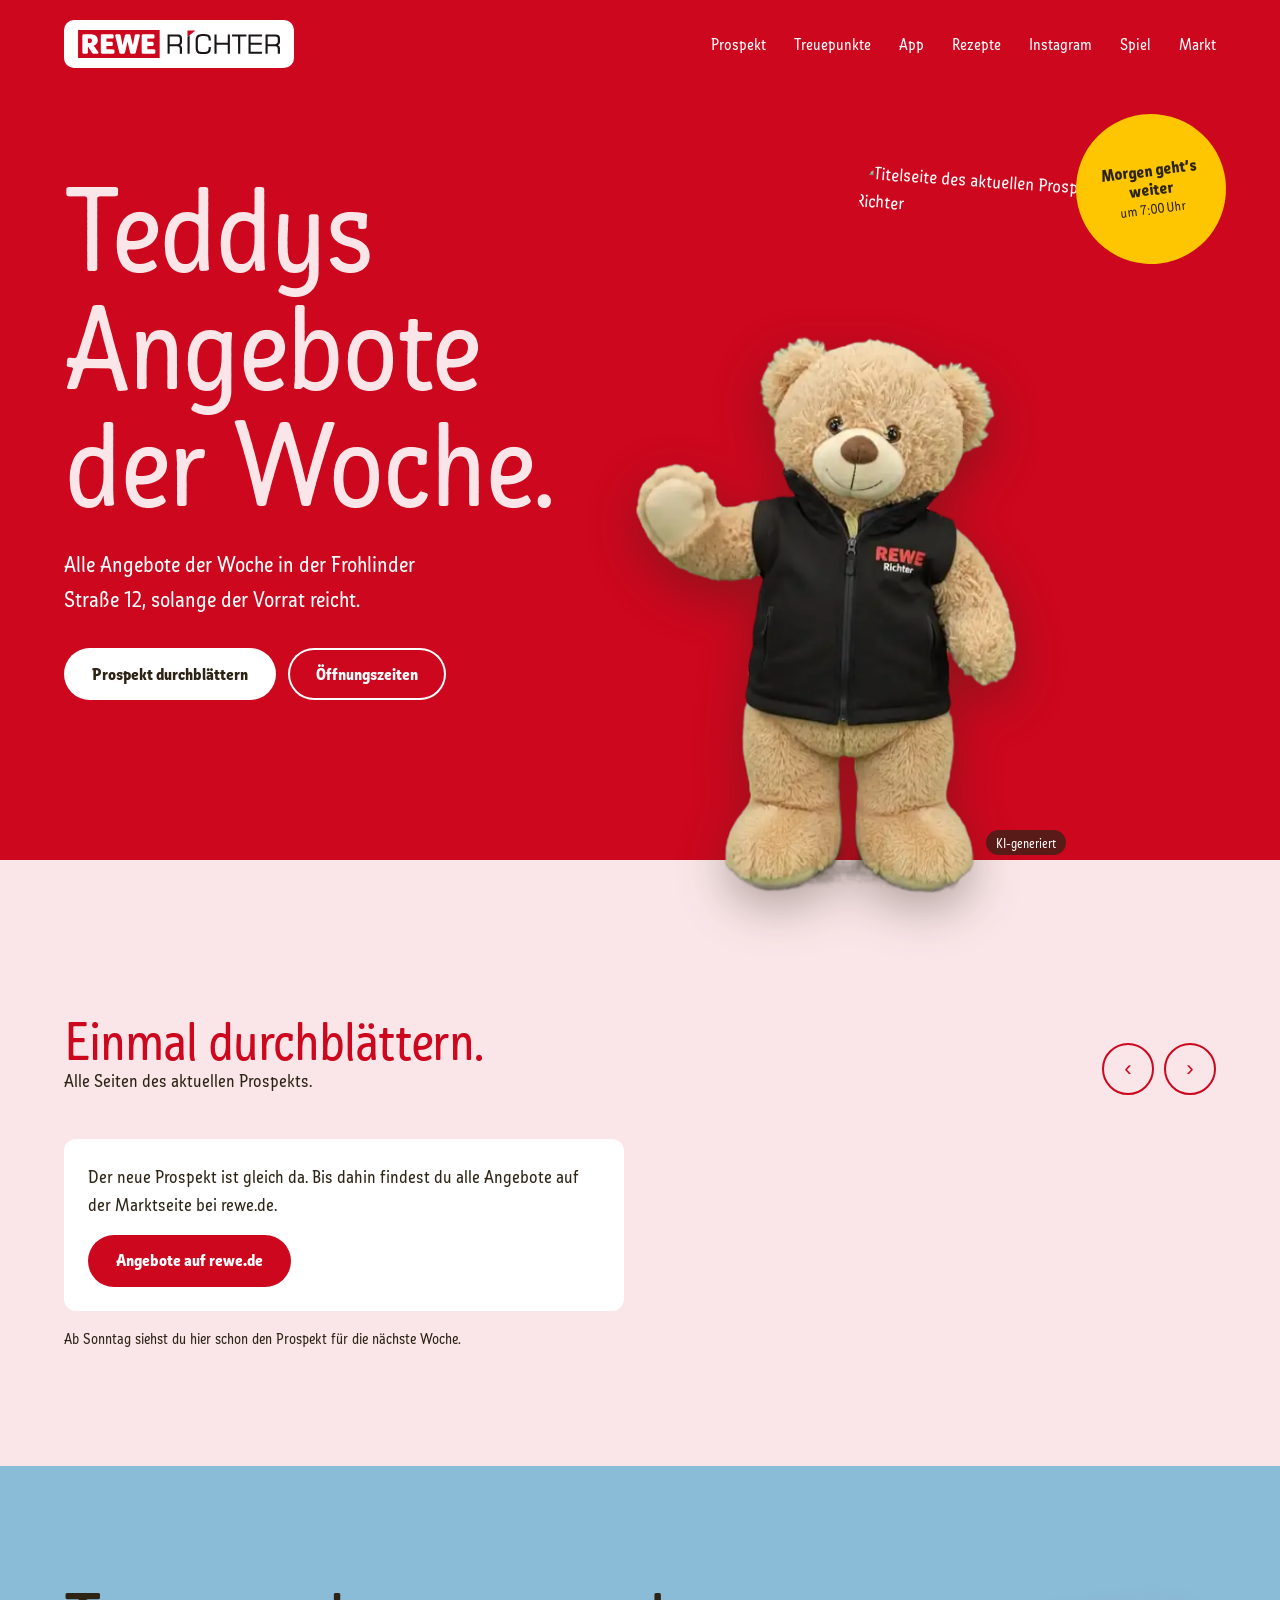
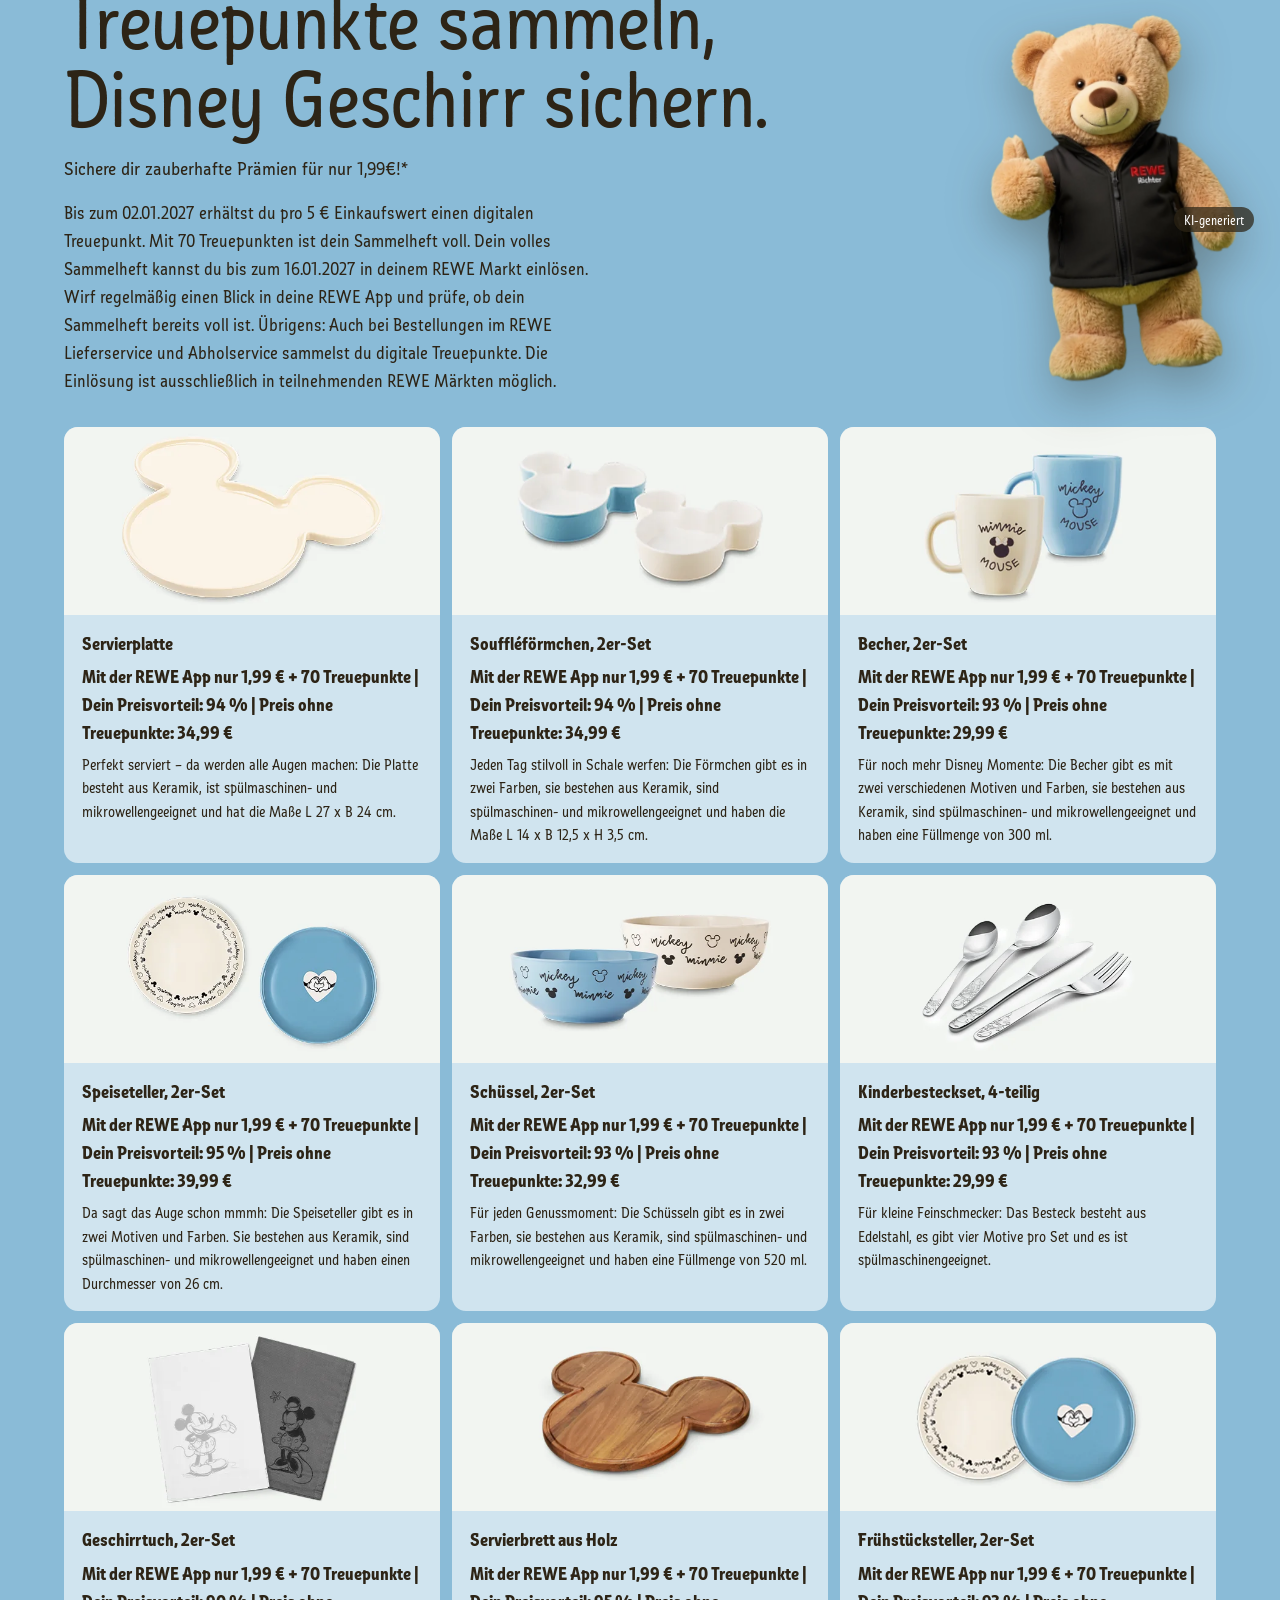
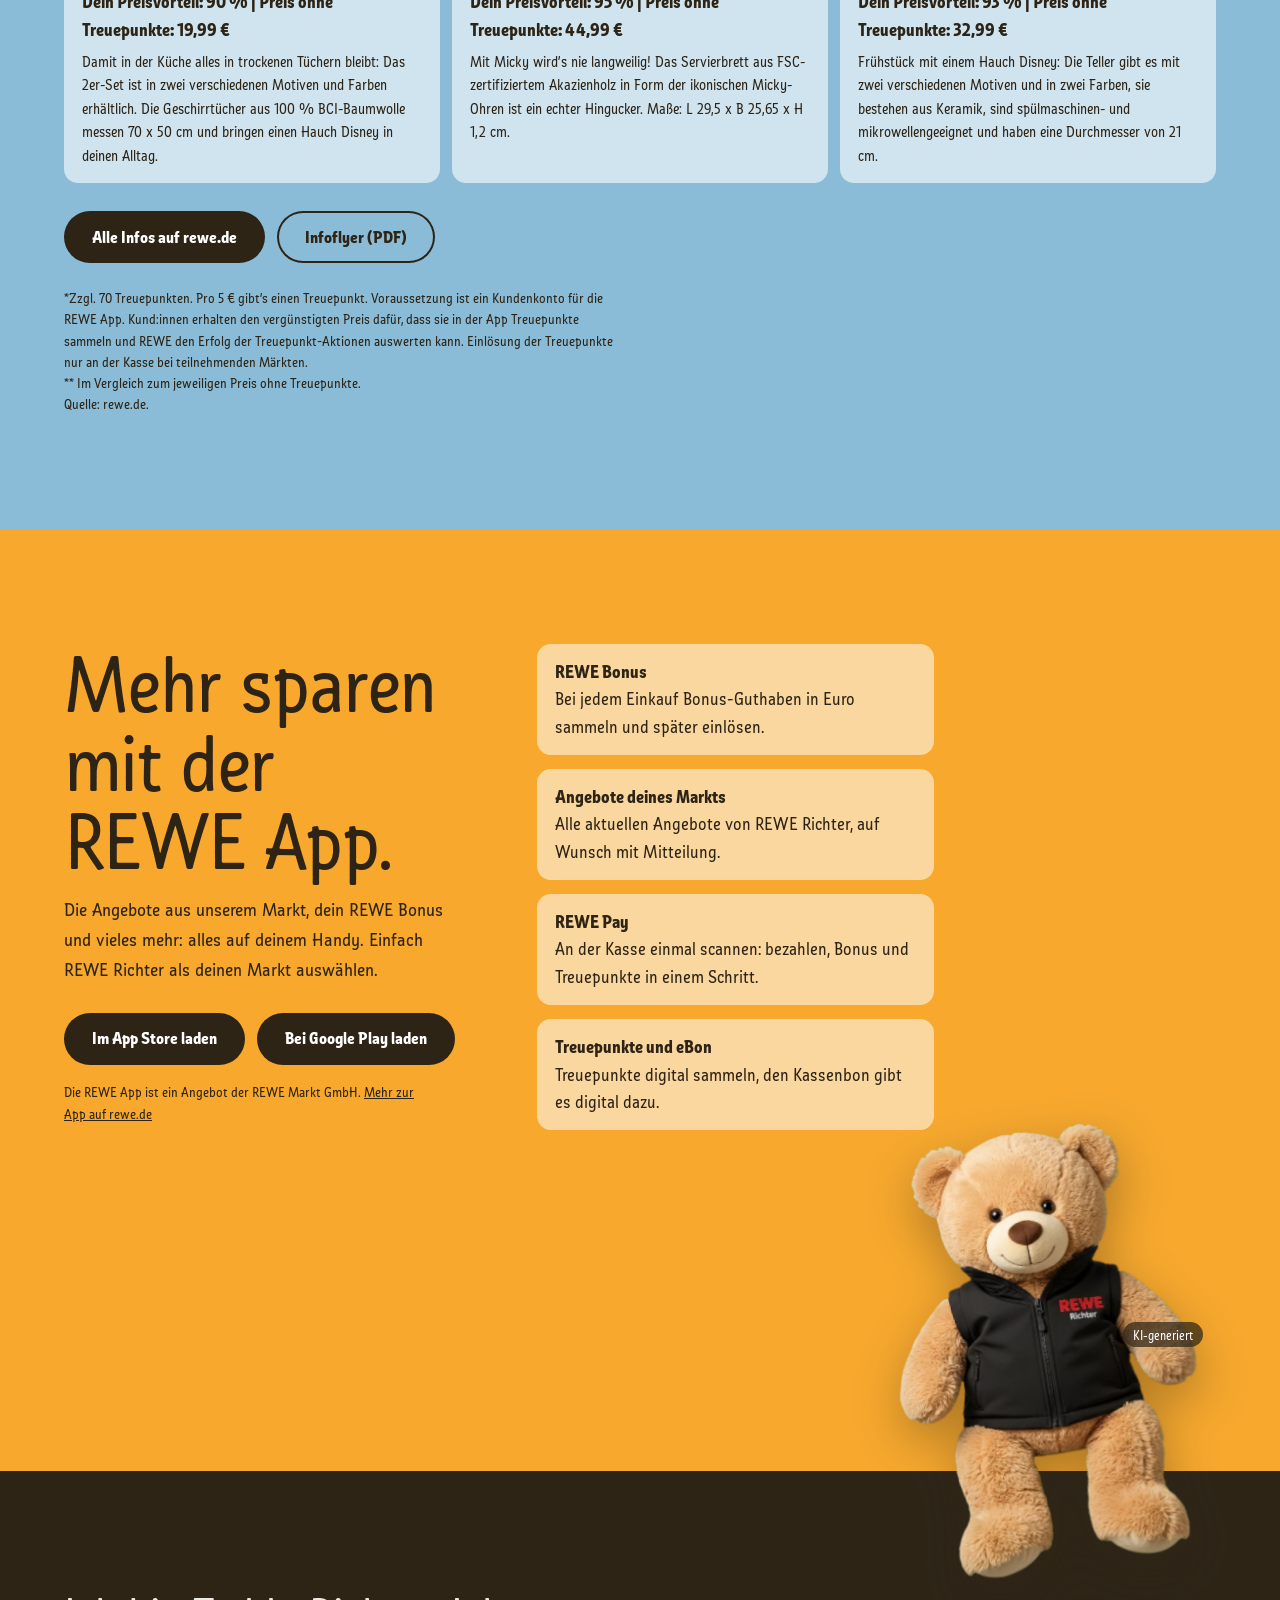
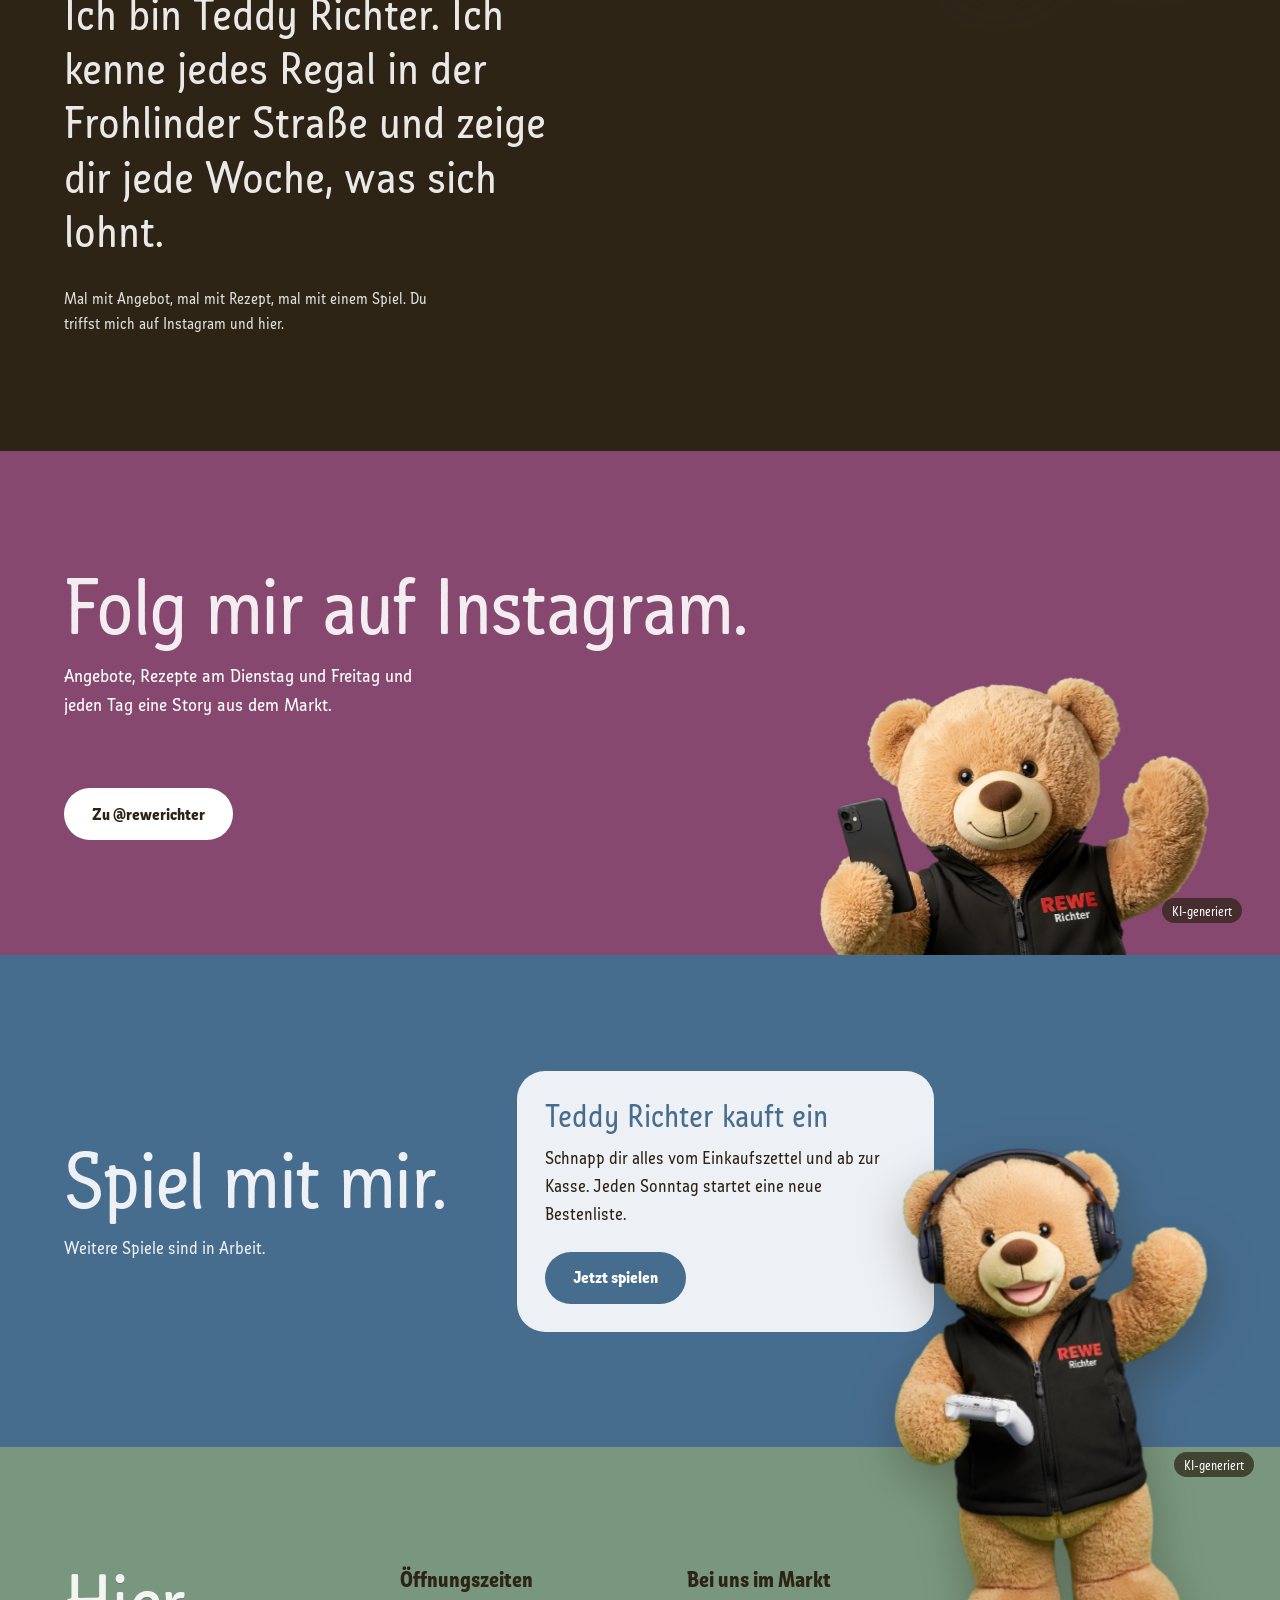
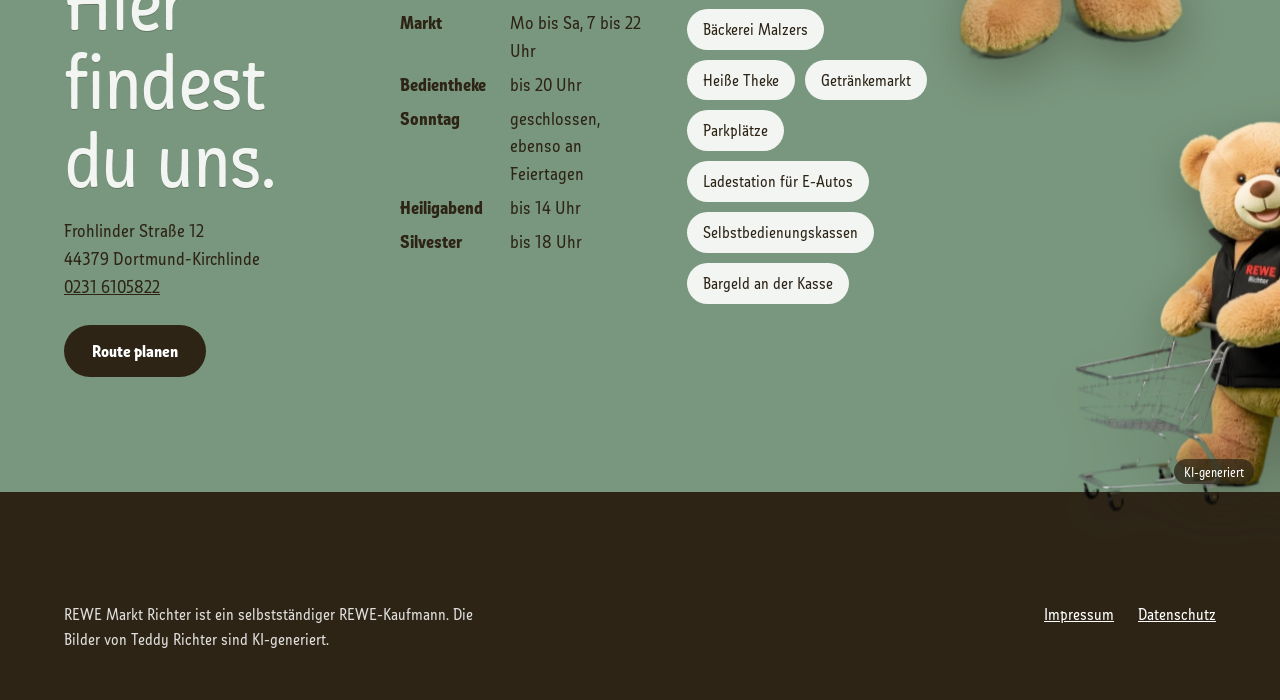
==== commit b0124034: "Website aktualisiert 2026-11-17 17:11" ====
--- a/index.html
+++ b/index.html
@@ -4,6 +4,9 @@
 <meta charset="utf-8">
 <meta name="viewport" content="width=device-width, initial-scale=1">
 <title>REWE Richter – Dortmund-Kirchlinde</title>
+<link rel="icon" href="img/favicon.ico" sizes="any">
+<link rel="icon" href="img/favicon-32.png" type="image/png" sizes="32x32">
+<link rel="apple-touch-icon" href="img/apple-touch-icon.png">
 <meta name="description" content="Teddys Angebote der Woche, Öffnungszeiten und die Spielwelt von REWE Richter, Frohlinder Straße 12 in Dortmund.">
 <style>
 @font-face{font-family:"REWE Mato";src:url(img/REWEMatoWebW01-Regular.woff2) format("woff2");font-weight:400;font-display:swap}
